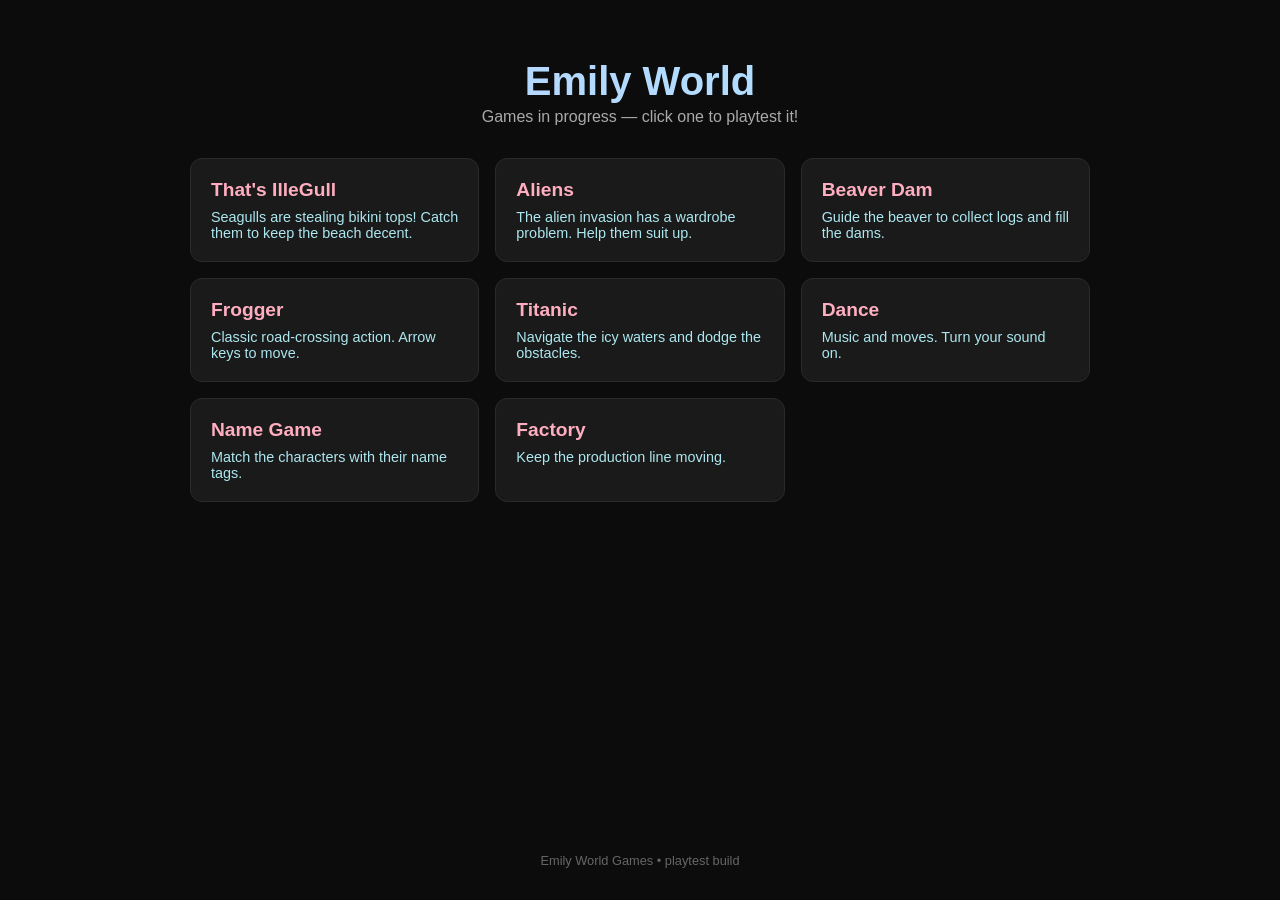
==== index.html @ e86d3612 "Playtest build Co-authored-by: Cursor <cursoragent@cursor.com>" ====
<!DOCTYPE html>
<html lang="en">
<head>
  <meta charset="UTF-8" />
  <meta name="viewport" content="width=device-width, initial-scale=1" />
  <title>Emily World - Game Portal</title>
  <style>
    :root {
      color-scheme: dark;
    }

    body {
      margin: 0;
      min-height: 100vh;
      background: #0c0c0c;
      color: white;
      font-family: Arial, Helvetica, sans-serif;
      display: flex;
      flex-direction: column;
      align-items: center;
      padding: 2rem 1rem;
      box-sizing: border-box;
    }

    h1 {
      font-size: 2.5rem;
      background: linear-gradient(270deg, #ffaec0, #ffc6a5, #aee6ff, #b5d8ff);
      background-size: 800% 800%;
      -webkit-background-clip: text;
      background-clip: text;
      -webkit-text-fill-color: transparent;
      animation: glowMove 10s ease infinite;
      margin-bottom: 0.25rem;
    }

    @keyframes glowMove {
      0% { background-position: 0% 50%; }
      50% { background-position: 100% 50%; }
      100% { background-position: 0% 50%; }
    }

    p.subtitle {
      color: #aaa;
      margin-top: 0;
      margin-bottom: 2rem;
    }

    .grid {
      display: grid;
      grid-template-columns: repeat(auto-fill, minmax(240px, 1fr));
      gap: 1rem;
      width: 100%;
      max-width: 900px;
    }

    a.card {
      display: block;
      background: #1a1a1a;
      border: 1px solid #2a2a2a;
      border-radius: 12px;
      padding: 1.25rem;
      text-decoration: none;
      color: white;
      transition: transform 0.15s ease, box-shadow 0.15s ease;
    }

    a.card:hover {
      transform: translateY(-3px);
      box-shadow: 0 0 16px rgba(255, 174, 192, 0.4);
    }

    a.card h2 {
      margin: 0 0 0.5rem;
      font-size: 1.2rem;
      color: #ffaec0;
    }

    a.card p {
      margin: 0;
      color: #ace7ef;
      font-size: 0.9rem;
    }

    footer {
      margin-top: auto;
      padding-top: 2rem;
      color: #666;
      font-size: 0.8rem;
    }
  </style>
</head>

<body>
  <h1>Emily World</h1>
  <p class="subtitle">Games in progress — click one to playtest it!</p>

  <div class="grid">
    <a class="card" href="bras.html">
      <h2>That's IlleGull</h2>
      <p>Seagulls are stealing bikini tops! Catch them to keep the beach decent.</p>
    </a>
    <a class="card" href="aliens.html">
      <h2>Aliens</h2>
      <p>The alien invasion has a wardrobe problem. Help them suit up.</p>
    </a>
    <a class="card" href="beaver.html">
      <h2>Beaver Dam</h2>
      <p>Guide the beaver to collect logs and fill the dams.</p>
    </a>
    <a class="card" href="frogger.html">
      <h2>Frogger</h2>
      <p>Classic road-crossing action. Arrow keys to move.</p>
    </a>
    <a class="card" href="titanic.html">
      <h2>Titanic</h2>
      <p>Navigate the icy waters and dodge the obstacles.</p>
    </a>
    <a class="card" href="dance.html">
      <h2>Dance</h2>
      <p>Music and moves. Turn your sound on.</p>
    </a>
    <a class="card" href="names.html">
      <h2>Name Game</h2>
      <p>Match the characters with their name tags.</p>
    </a>
    <a class="card" href="factory.html">
      <h2>Factory</h2>
      <p>Keep the production line moving.</p>
    </a>
  </div>

  <footer>Emily World Games • playtest build</footer>
</body>
</html>
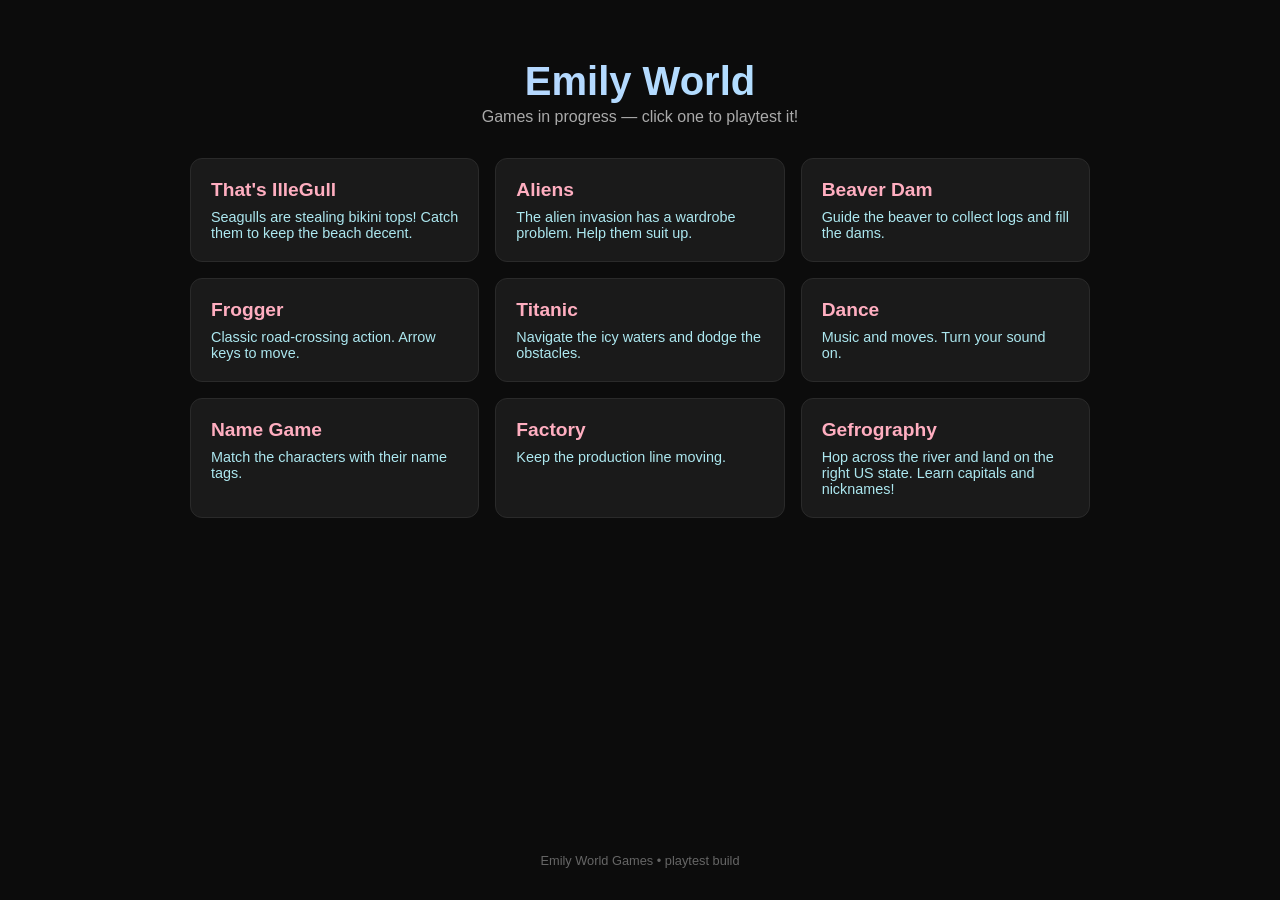
==== commit 04963279: "Add Gefrography state-learning game Co-authored-by: Cursor <cursoragent@cursor.com>" ====
--- a/index.html
+++ b/index.html
@@ -127,6 +127,10 @@
       <h2>Factory</h2>
       <p>Keep the production line moving.</p>
     </a>
+    <a class="card" href="gefrography.html">
+      <h2>Gefrography</h2>
+      <p>Hop across the river and land on the right US state. Learn capitals and nicknames!</p>
+    </a>
   </div>
 
   <footer>Emily World Games • playtest build</footer>
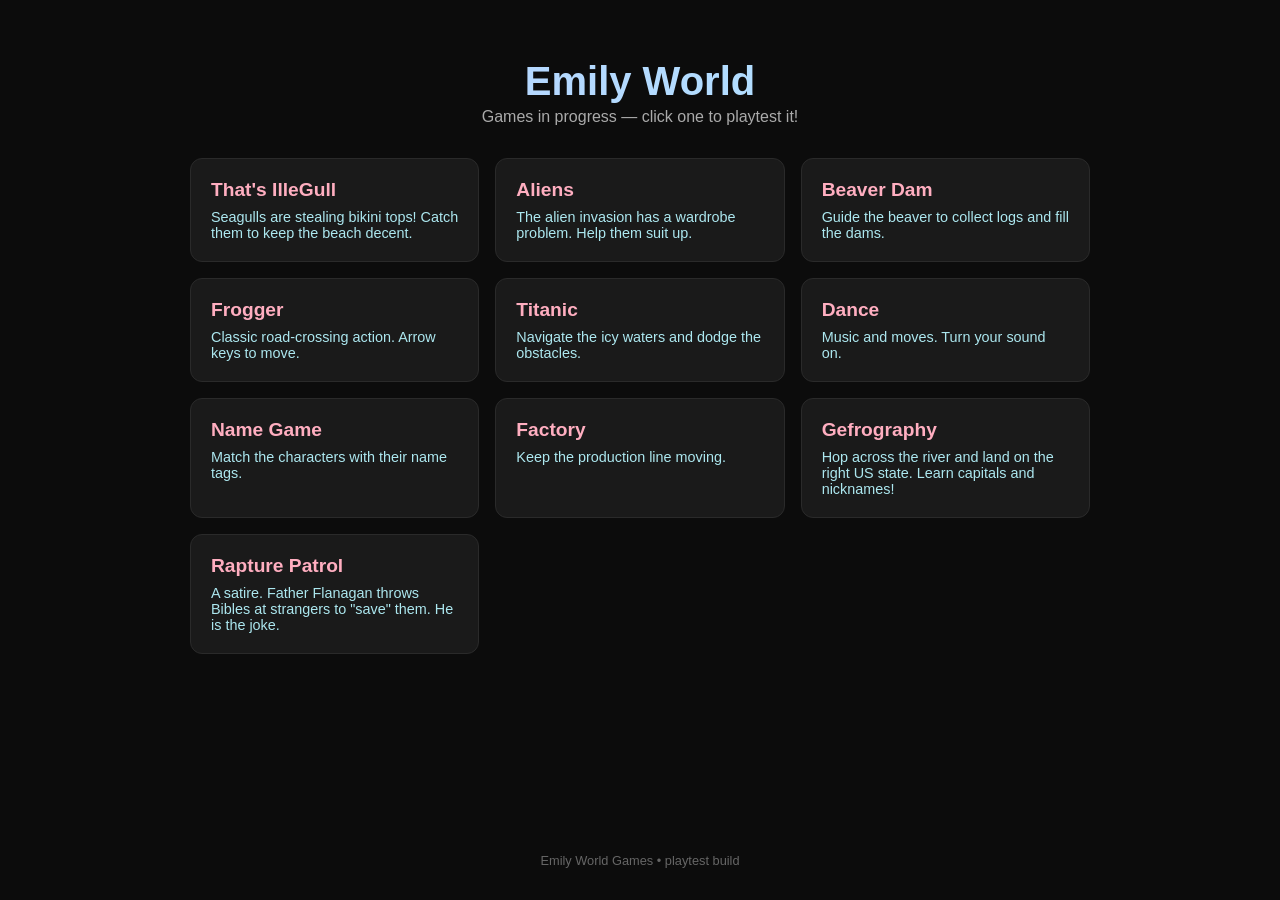
==== commit 761576d4: "Add Rapture Patrol satire framing; priest is the joke Co-authored-by: Cursor <cursoragent@cursor.com" ====
--- a/index.html
+++ b/index.html
@@ -131,6 +131,10 @@
       <h2>Gefrography</h2>
       <p>Hop across the river and land on the right US state. Learn capitals and nicknames!</p>
     </a>
+    <a class="card" href="game_rel.html">
+      <h2>Rapture Patrol</h2>
+      <p>A satire. Father Flanagan throws Bibles at strangers to "save" them. He is the joke.</p>
+    </a>
   </div>
 
   <footer>Emily World Games • playtest build</footer>
